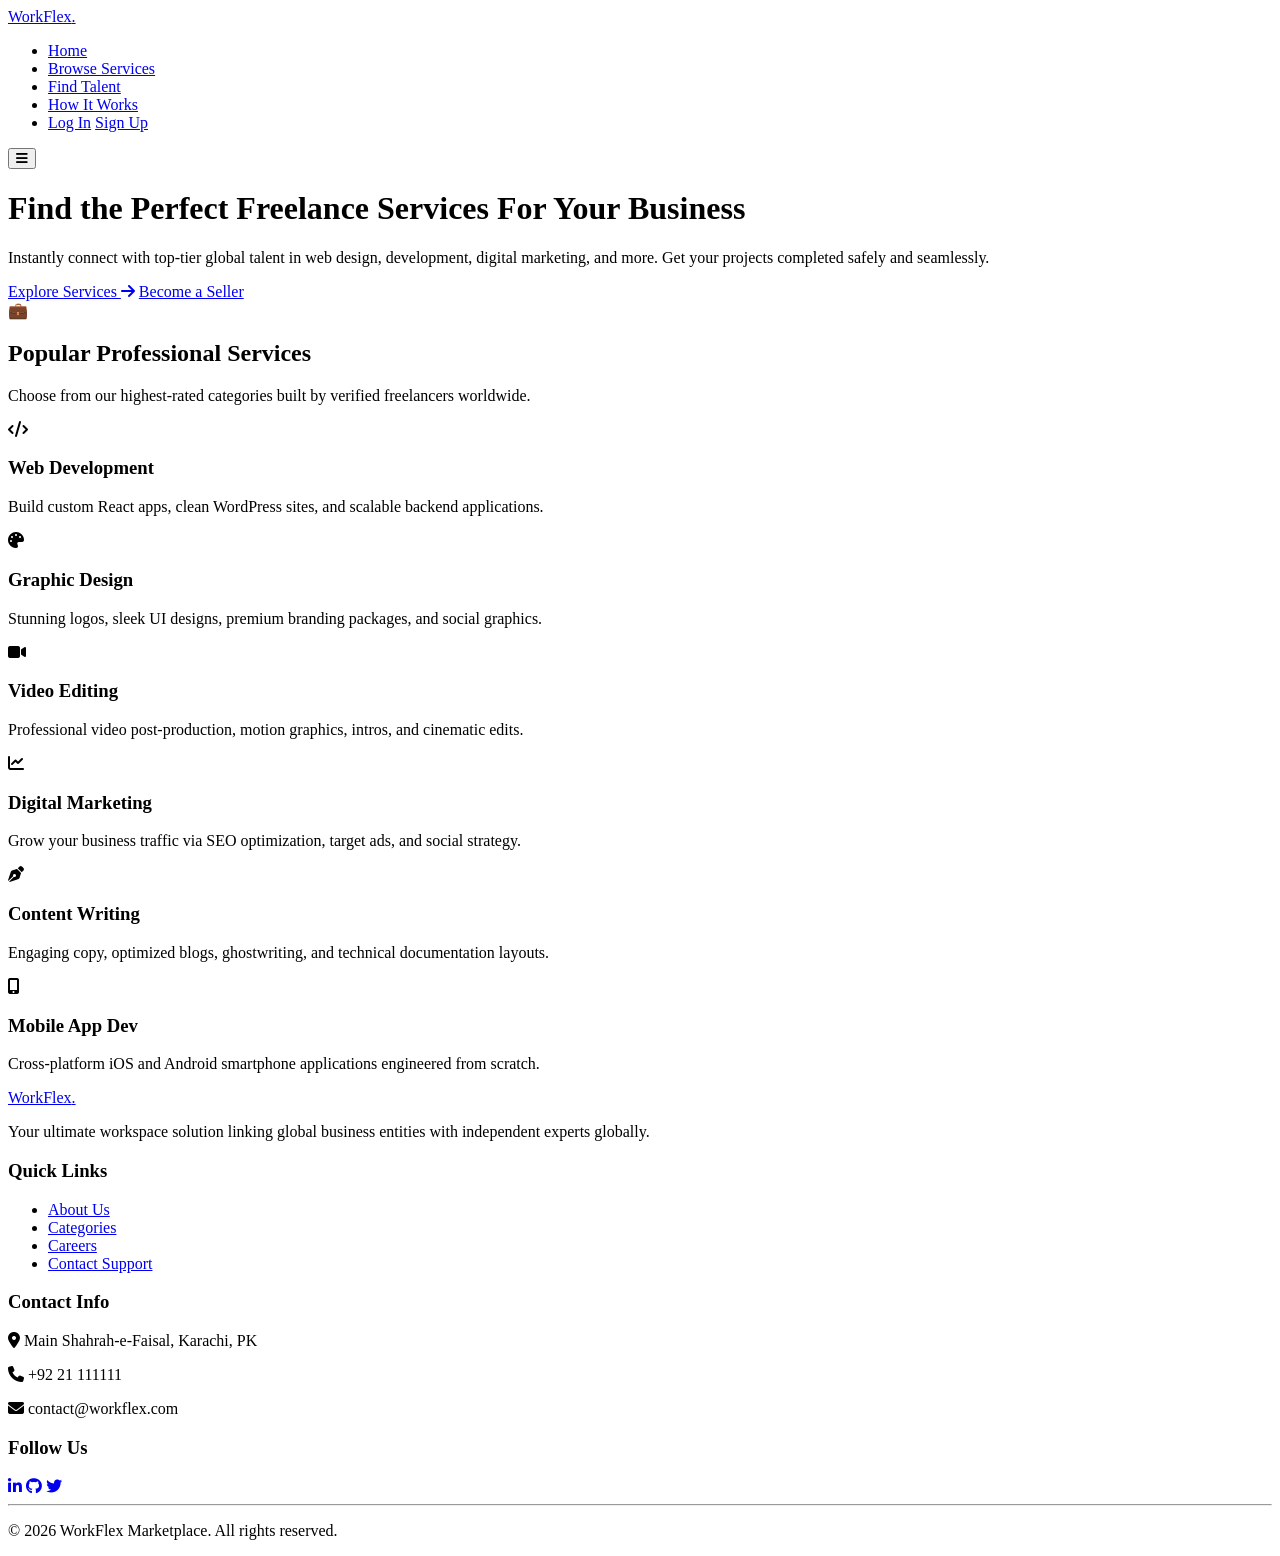
==== index.html @ 68a874a1 "Day 1 complete: Linked repository and deployed marketplace homepage layout" ====
<!DOCTYPE html>
<html lang="en">
<head>
    <meta charset="UTF-8">
    <meta name="viewport" content="width=device-width, initial-scale=1.0">
    <title>WorkFlex | Modern Freelance Marketplace</title>
    <!-- Google Fonts for a sleek, modern tech look -->
    <link rel="preconnect" href="https://fonts.googleapis.com">
    <link rel="preconnect" href="https://fonts.gstatic.com" crossorigin>
    <link href="https://fonts.googleapis.com/css2?family=Plus+Jakarta+Sans:wght@400;500;600;700;800&display=swap" rel="stylesheet">
    <!-- Font Awesome Icons -->
    <link rel="stylesheet" href="https://cdnjs.cloudflare.com/ajax/libs/font-awesome/6.4.0/css/all.min.css">
    <!-- Main Stylesheet -->
    <link rel="stylesheet" href="css/style.css">
</head>
<body>

    <!-- 1. Responsive Navigation Bar -->
    <nav class="navbar">
        <div class="nav-container">
            <a href="index.html" class="logo">Work<span>Flex</span>.</a>
            
            <!-- Desktop Navigation Links -->
            <ul class="nav-links" id="navLinks">
                <li><a href="index.html" class="active">Home</a></li>
                <li><a href="#services">Browse Services</a></li>
                <li><a href="#">Find Talent</a></li>
                <li><a href="#">How It Works</a></li>
                <li class="nav-buttons">
                    <a href="#" class="btn-login">Log In</a>
                    <a href="#" class="btn-signup">Sign Up</a>
                </li>
            </ul>

            <!-- Mobile Hamburger Menu Button -->
            <button class="hamburger" id="hamburgerBtn" aria-label="Toggle navigation">
                <i class="fa-solid fa-bars"></i>
            </button>
        </div>
    </nav>

    <!-- 2. Hero Section -->
    <header class="hero">
        <div class="hero-container">
            <div class="hero-content">
                <h1>Find the Perfect <span class="text-gradient">Freelance</span> Services For Your Business</h1>
                <p>Instantly connect with top-tier global talent in web design, development, digital marketing, and more. Get your projects completed safely and seamlessly.</p>
                <div class="hero-actions">
                    <a href="#services" class="btn-cta">Explore Services <i class="fa-solid fa-arrow-right"></i></a>
                    <a href="#" class="btn-secondary">Become a Seller</a>
                </div>
            </div>
            <div class="hero-image-pane">
                <!-- Using a high-quality tech placeholder emoji icon setup for instant cross-device rendering -->
                <div class="hero-illustration">💼</div>
            </div>
        </div>
    </header>

    <!-- 3. Featured Services Section -->
    <section class="services-section" id="services">
        <div class="section-container">
            <div class="section-header">
                <h2>Popular Professional Services</h2>
                <p>Choose from our highest-rated categories built by verified freelancers worldwide.</p>
            </div>
            
            <div class="services-grid">
                <!-- Category 1 -->
                <div class="service-card">
                    <div class="card-icon"><i class="fa-solid fa-code"></i></div>
                    <h3>Web Development</h3>
                    <p>Build custom React apps, clean WordPress sites, and scalable backend applications.</p>
                </div>
                <!-- Category 2 -->
                <div class="service-card">
                    <div class="card-icon"><i class="fa-solid fa-palette"></i></div>
                    <h3>Graphic Design</h3>
                    <p>Stunning logos, sleek UI designs, premium branding packages, and social graphics.</p>
                </div>
                <!-- Category 3 -->
                <div class="service-card">
                    <div class="card-icon"><i class="fa-solid fa-video"></i></div>
                    <h3>Video Editing</h3>
                    <p>Professional video post-production, motion graphics, intros, and cinematic edits.</p>
                </div>
                <!-- Category 4 -->
                <div class="service-card">
                    <div class="card-icon"><i class="fa-solid fa-chart-line"></i></div>
                    <h3>Digital Marketing</h3>
                    <p>Grow your business traffic via SEO optimization, target ads, and social strategy.</p>
                </div>
                <!-- Category 5 -->
                <div class="service-card">
                    <div class="card-icon"><i class="fa-solid fa-pen-nib"></i></div>
                    <h3>Content Writing</h3>
                    <p>Engaging copy, optimized blogs, ghostwriting, and technical documentation layouts.</p>
                </div>
                <!-- Category 6 -->
                <div class="service-card">
                    <div class="card-icon"><i class="fa-solid fa-mobile-screen-button"></i></div>
                    <h3>Mobile App Dev</h3>
                    <p>Cross-platform iOS and Android smartphone applications engineered from scratch.</p>
                </div>
            </div>
        </div>
    </section>

    <!-- 4. Footer Section -->
    <footer class="main-footer">
        <div class="footer-container">
            <div class="footer-row">
                <div class="footer-col brand-col">
                    <a href="index.html" class="logo">Work<span>Flex</span>.</a>
                    <p>Your ultimate workspace solution linking global business entities with independent experts globally.</p>
                </div>
                <div class="footer-col">
                    <h3>Quick Links</h3>
                    <ul>
                        <li><a href="#">About Us</a></li>
                        <li><a href="#services">Categories</a></li>
                        <li><a href="#">Careers</a></li>
                        <li><a href="#">Contact Support</a></li>
                    </ul>
                </div>
                <div class="footer-col">
                    <h3>Contact Info</h3>
                    <p><i class="fa-solid fa-location-dot"></i> Main Shahrah-e-Faisal, Karachi, PK</p>
                    <p><i class="fa-solid fa-phone"></i> +92 21 111111</p>
                    <p><i class="fa-solid fa-envelope"></i> contact@workflex.com</p>
                </div>
                <div class="footer-col">
                    <h3>Follow Us</h3>
                    <div class="social-icons">
                        <a href="#"><i class="fa-brands fa-linkedin-in"></i></a>
                        <a href="#"><i class="fa-brands fa-github"></i></a>
                        <a href="#"><i class="fa-brands fa-twitter"></i></a>
                    </div>
                </div>
            </div>
            <hr class="footer-divider">
            <p class="copyright">&copy; 2026 WorkFlex Marketplace. All rights reserved.</p>
        </div>
    </footer>

    <!-- Mobile Menu Handler Script -->
    <script src="js/main.js"></script>
</body>
</html>
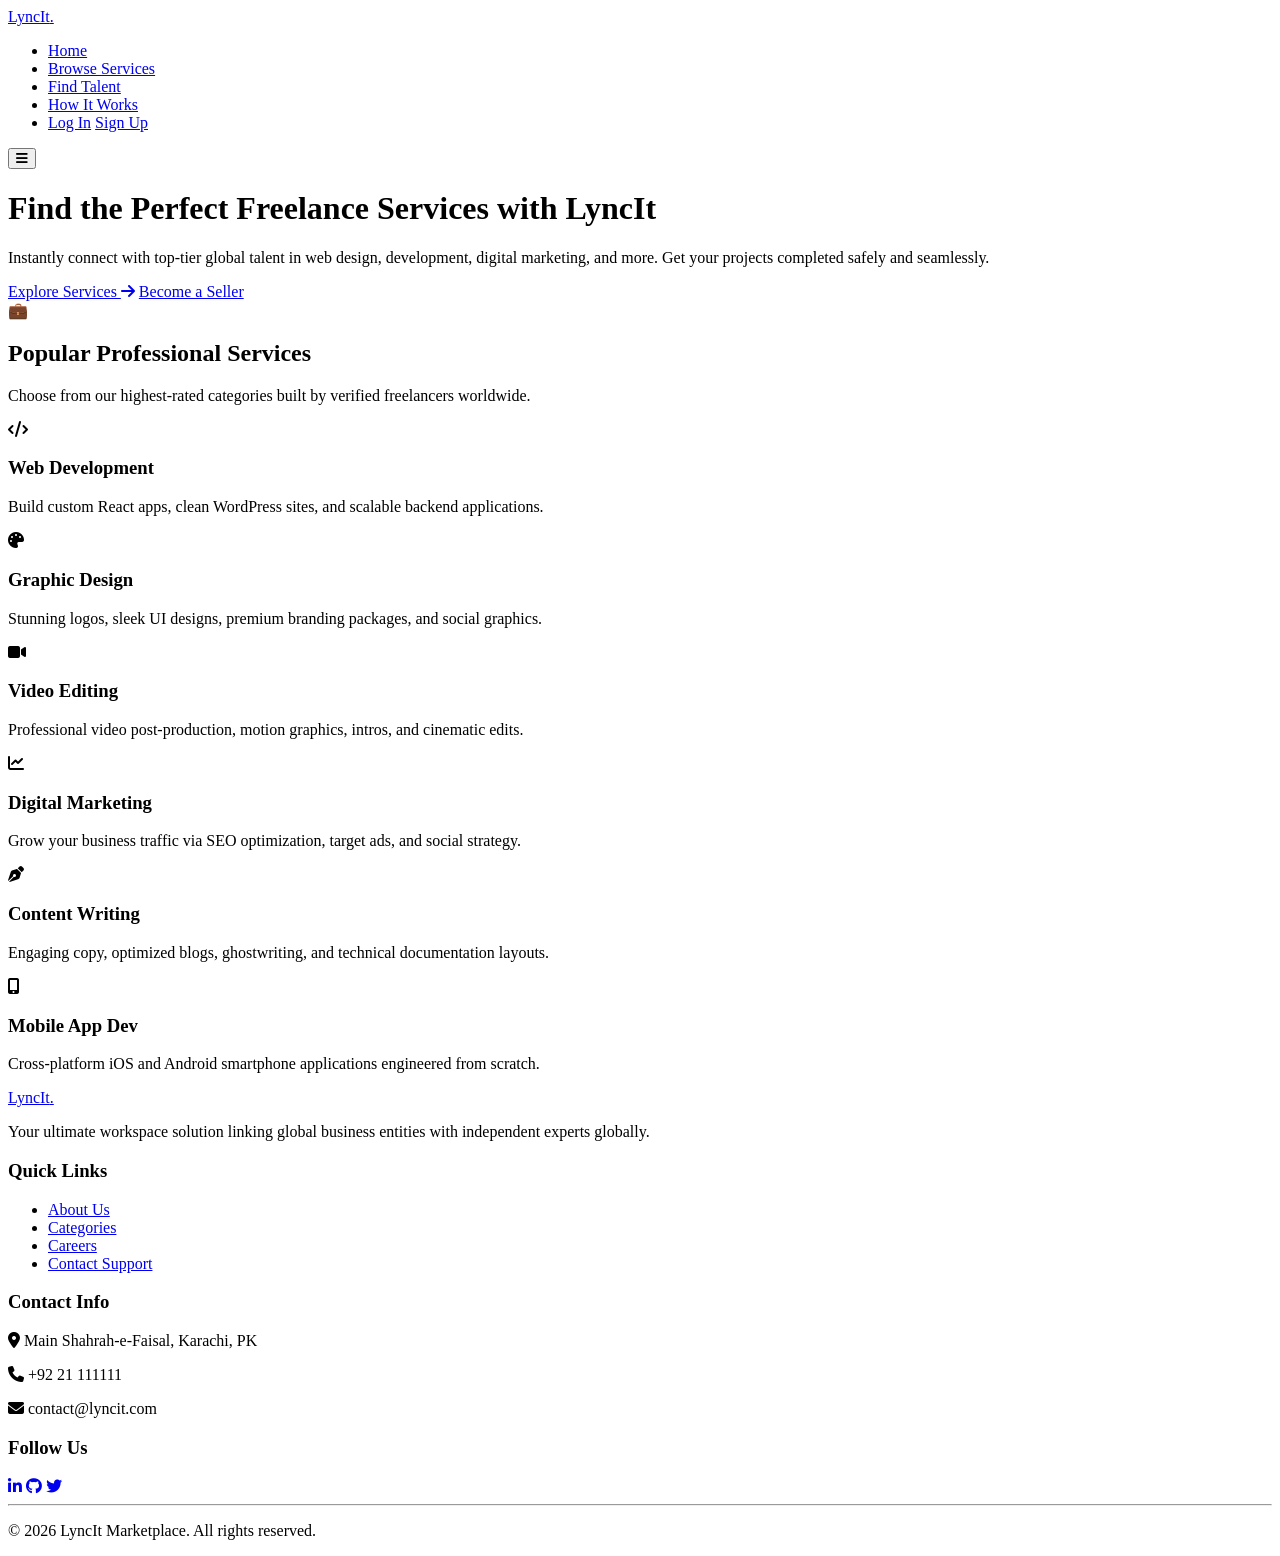
==== commit e30eedc7: "Updated brand identity across system to LyncIt" ====
--- a/index.html
+++ b/index.html
@@ -3,7 +3,7 @@
 <head>
     <meta charset="UTF-8">
     <meta name="viewport" content="width=device-width, initial-scale=1.0">
-    <title>WorkFlex | Modern Freelance Marketplace</title>
+    <title>LyncIt | Modern Freelance Marketplace</title>
     <!-- Google Fonts for a sleek, modern tech look -->
     <link rel="preconnect" href="https://fonts.googleapis.com">
     <link rel="preconnect" href="https://fonts.gstatic.com" crossorigin>
@@ -18,7 +18,7 @@
     <!-- 1. Responsive Navigation Bar -->
     <nav class="navbar">
         <div class="nav-container">
-            <a href="index.html" class="logo">Work<span>Flex</span>.</a>
+            <a href="index.html" class="logo">Lync<span>It</span>.</a>
             
             <!-- Desktop Navigation Links -->
             <ul class="nav-links" id="navLinks">
@@ -43,7 +43,7 @@
     <header class="hero">
         <div class="hero-container">
             <div class="hero-content">
-                <h1>Find the Perfect <span class="text-gradient">Freelance</span> Services For Your Business</h1>
+                <h1>Find the Perfect Freelance Services with <span class="text-gradient">LyncIt</span></h1>
                 <p>Instantly connect with top-tier global talent in web design, development, digital marketing, and more. Get your projects completed safely and seamlessly.</p>
                 <div class="hero-actions">
                     <a href="#services" class="btn-cta">Explore Services <i class="fa-solid fa-arrow-right"></i></a>
@@ -51,7 +51,6 @@
                 </div>
             </div>
             <div class="hero-image-pane">
-                <!-- Using a high-quality tech placeholder emoji icon setup for instant cross-device rendering -->
                 <div class="hero-illustration">💼</div>
             </div>
         </div>
@@ -111,7 +110,7 @@
         <div class="footer-container">
             <div class="footer-row">
                 <div class="footer-col brand-col">
-                    <a href="index.html" class="logo">Work<span>Flex</span>.</a>
+                    <a href="index.html" class="logo">Lync<span>It</span>.</a>
                     <p>Your ultimate workspace solution linking global business entities with independent experts globally.</p>
                 </div>
                 <div class="footer-col">
@@ -127,7 +126,7 @@
                     <h3>Contact Info</h3>
                     <p><i class="fa-solid fa-location-dot"></i> Main Shahrah-e-Faisal, Karachi, PK</p>
                     <p><i class="fa-solid fa-phone"></i> +92 21 111111</p>
-                    <p><i class="fa-solid fa-envelope"></i> contact@workflex.com</p>
+                    <p><i class="fa-solid fa-envelope"></i> contact@lyncit.com</p>
                 </div>
                 <div class="footer-col">
                     <h3>Follow Us</h3>
@@ -139,7 +138,7 @@
                 </div>
             </div>
             <hr class="footer-divider">
-            <p class="copyright">&copy; 2026 WorkFlex Marketplace. All rights reserved.</p>
+            <p class="copyright">&copy; 2026 LyncIt Marketplace. All rights reserved.</p>
         </div>
     </footer>
 
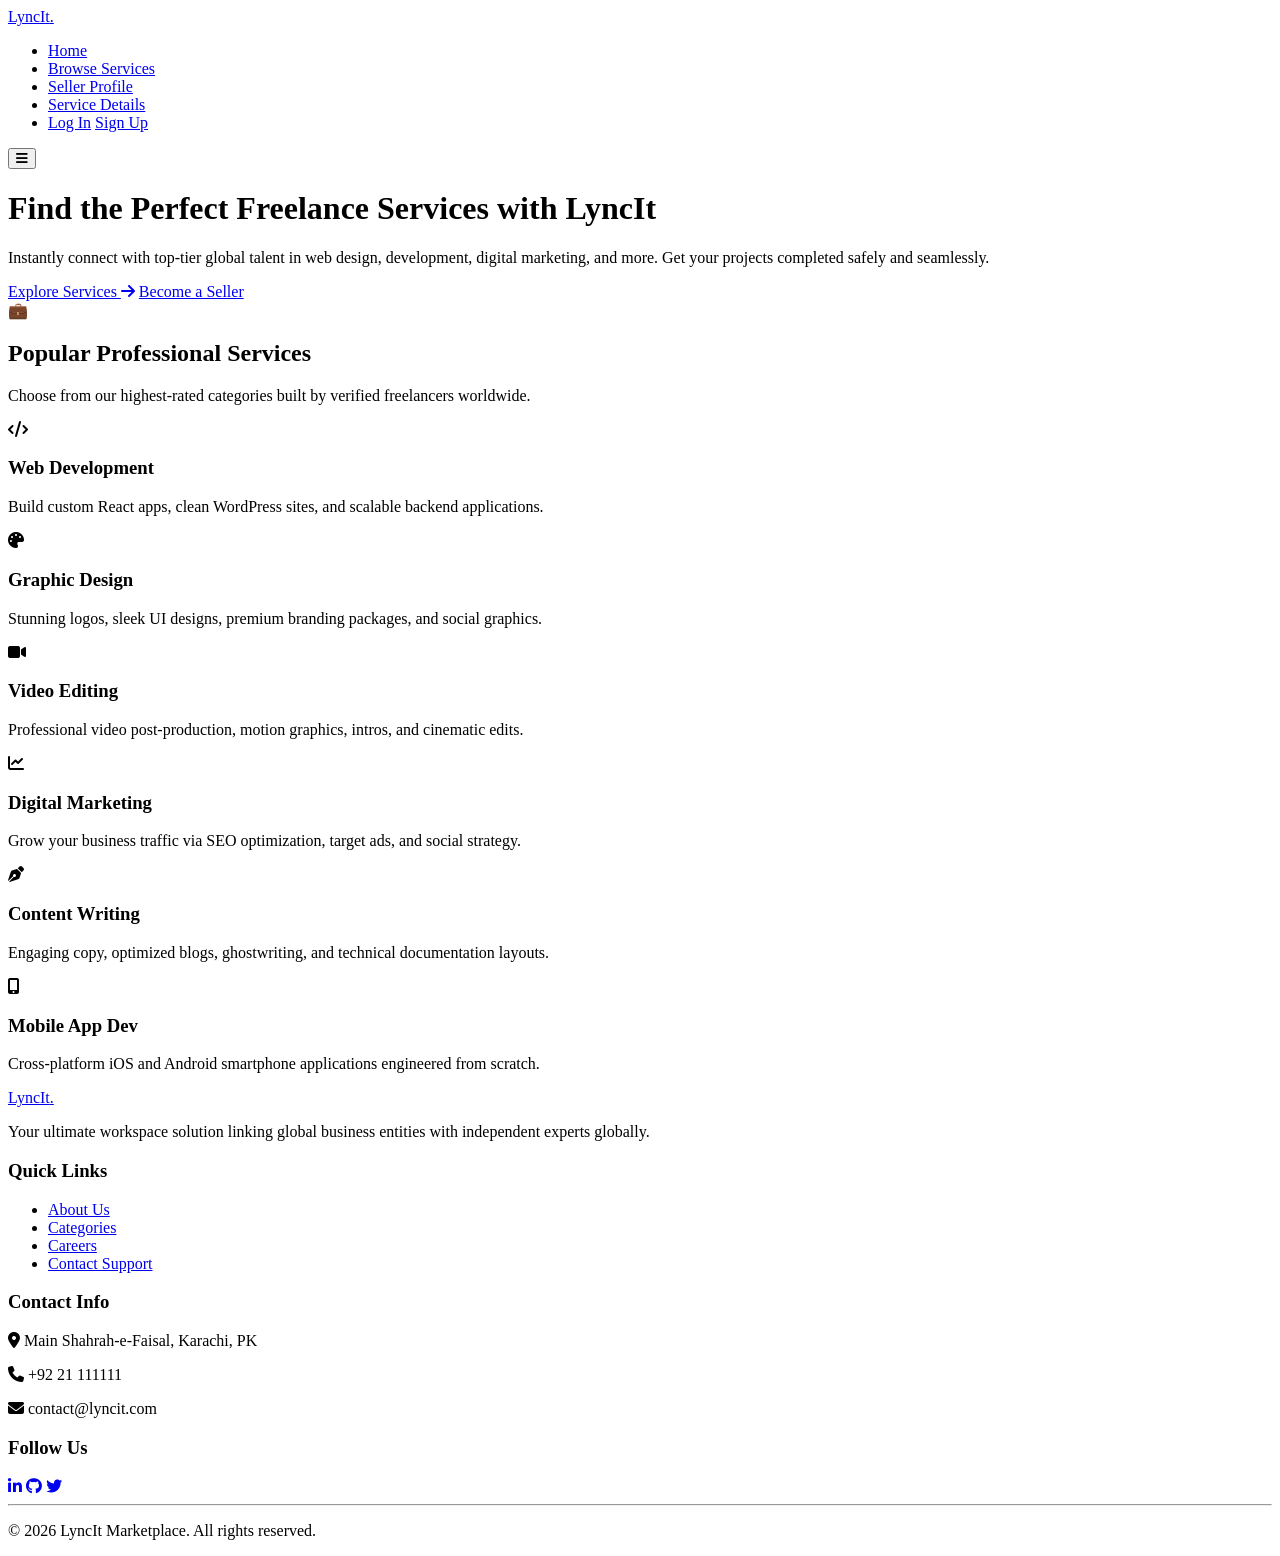
==== commit 22c5c0a9: "Day 3 complete: Created interconnected Seller Profile and Service Details pages with uniform dark mo" ====
--- a/index.html
+++ b/index.html
@@ -15,7 +15,7 @@
 </head>
 <body>
 
-    <!-- 1. Responsive Navigation Bar -->
+    <!-- Navigation Bar -->
     <nav class="navbar">
         <div class="nav-container">
             <a href="index.html" class="logo">Lync<span>It</span>.</a>
@@ -23,14 +23,17 @@
             <!-- Desktop Navigation Links -->
             <ul class="nav-links" id="navLinks">
                 <li><a href="index.html" class="active">Home</a></li>
-                <li><a href="#services">Browse Services</a></li>
-                <li><a href="#">Find Talent</a></li>
-                <li><a href="#">How It Works</a></li>
+                <li><a href="services.html">Browse Services</a></li>
+                <li><a href="profile.html">Seller Profile</a></li>
+                <li><a href="details.html">Service Details</a></li>
                 <li class="nav-buttons">
                     <a href="#" class="btn-login">Log In</a>
                     <a href="#" class="btn-signup">Sign Up</a>
                 </li>
             </ul>
+        </div>
+    </nav>
+    
 
             <!-- Mobile Hamburger Menu Button -->
             <button class="hamburger" id="hamburgerBtn" aria-label="Toggle navigation">
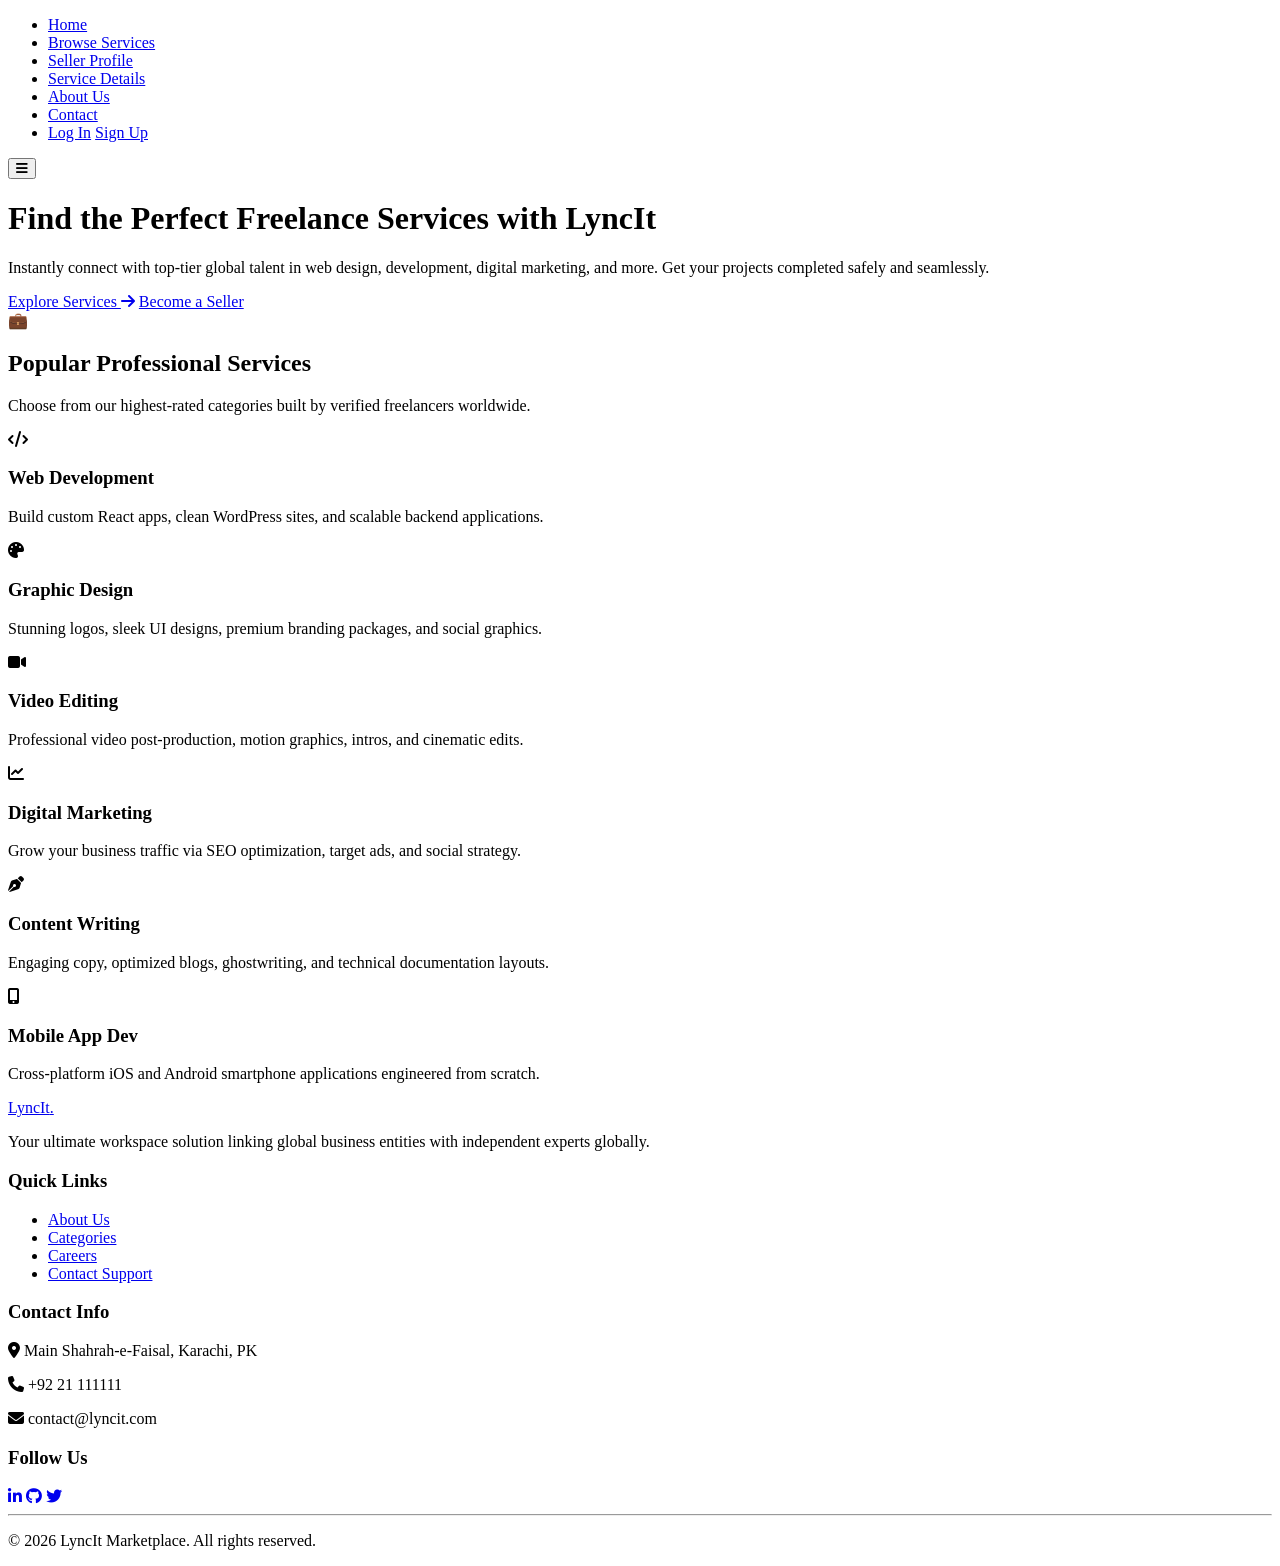
==== commit 3f8e4e8b: "Day 4 complete: Connected operational About Us and Contact templates with responsive layout hotfixes" ====
--- a/index.html
+++ b/index.html
@@ -15,24 +15,18 @@
 </head>
 <body>
 
-    <!-- Navigation Bar -->
-    <nav class="navbar">
-        <div class="nav-container">
-            <a href="index.html" class="logo">Lync<span>It</span>.</a>
-            
-            <!-- Desktop Navigation Links -->
-            <ul class="nav-links" id="navLinks">
-                <li><a href="index.html" class="active">Home</a></li>
-                <li><a href="services.html">Browse Services</a></li>
-                <li><a href="profile.html">Seller Profile</a></li>
-                <li><a href="details.html">Service Details</a></li>
-                <li class="nav-buttons">
-                    <a href="#" class="btn-login">Log In</a>
-                    <a href="#" class="btn-signup">Sign Up</a>
-                </li>
-            </ul>
-        </div>
-    </nav>
+    <ul class="nav-links" id="navLinks">
+    <li><a href="index.html">Home</a></li>
+    <li><a href="services.html">Browse Services</a></li>
+    <li><a href="profile.html">Seller Profile</a></li>
+    <li><a href="details.html">Service Details</a></li>
+    <li><a href="about.html">About Us</a></li>
+    <li><a href="contact.html">Contact</a></li>
+    <li class="nav-buttons">
+        <a href="#" class="btn-login">Log In</a>
+        <a href="#" class="btn-signup">Sign Up</a>
+    </li>
+</ul>
     
 
             <!-- Mobile Hamburger Menu Button -->
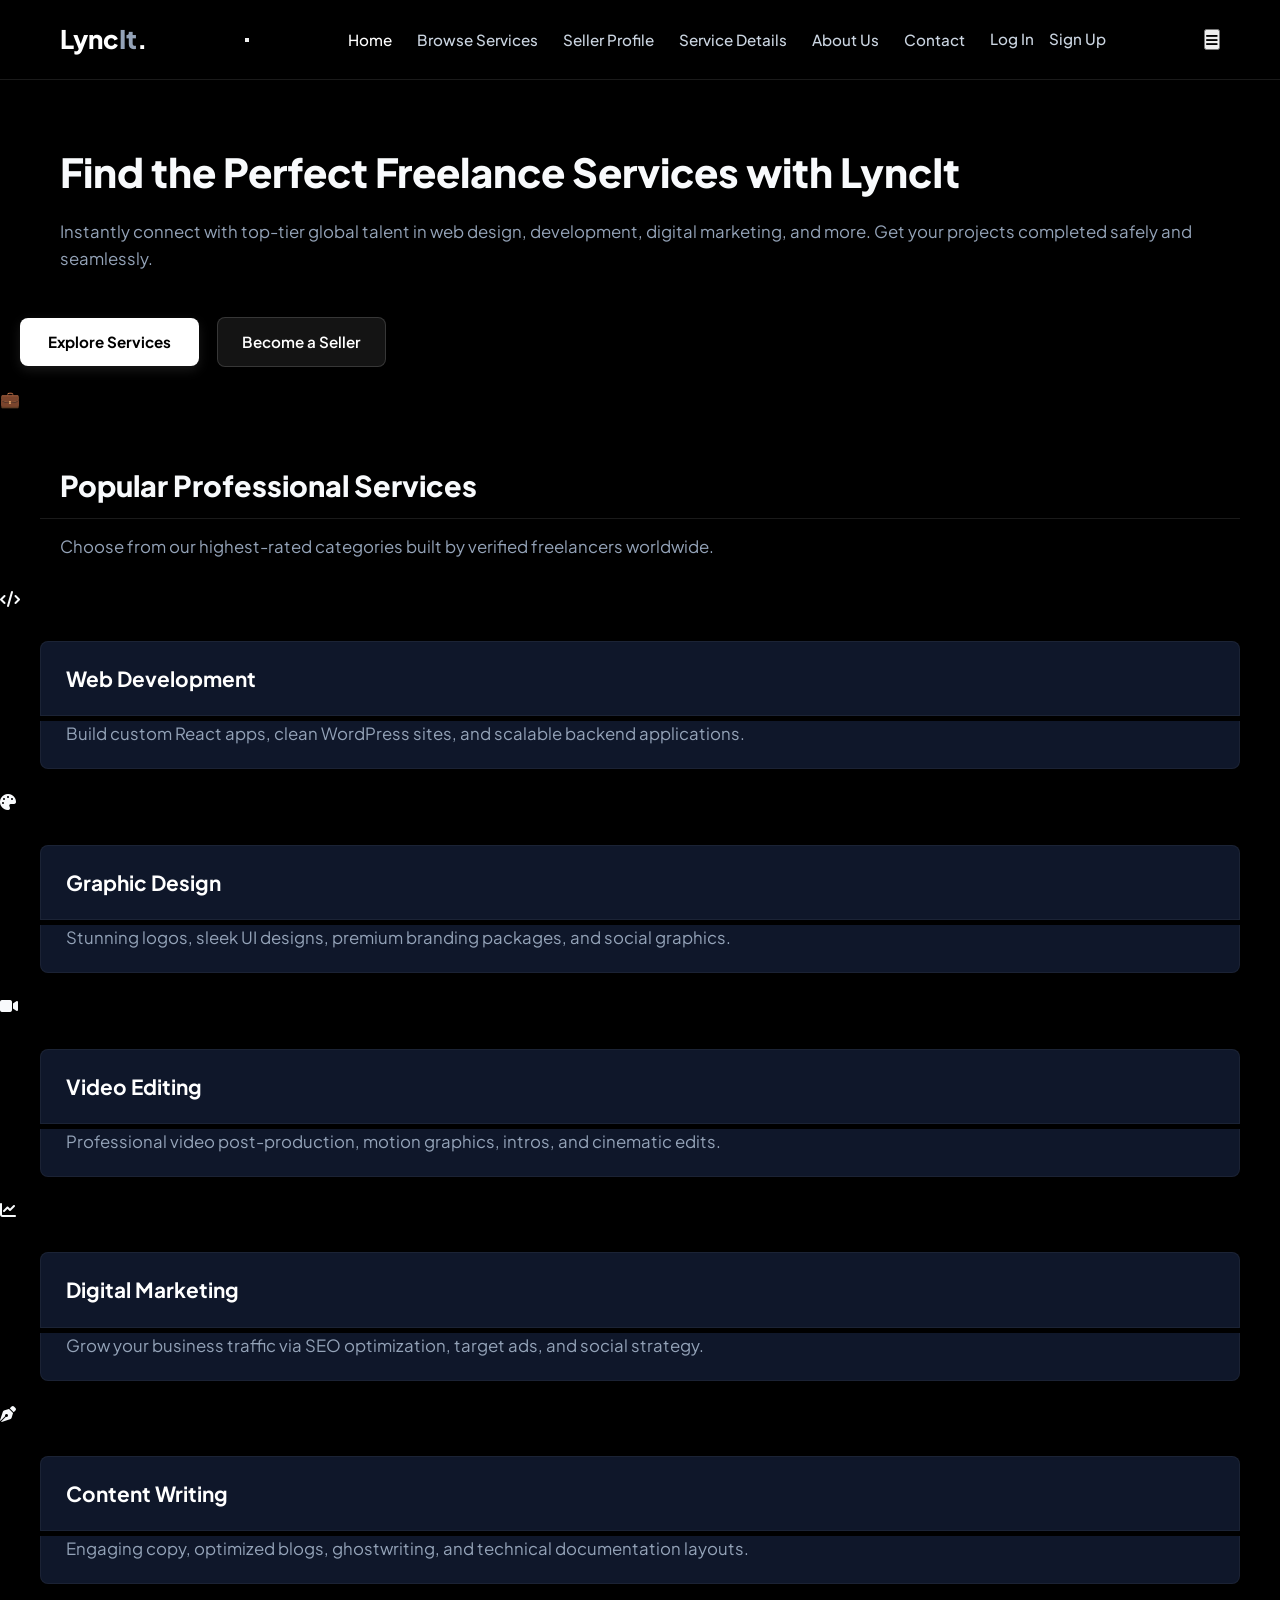
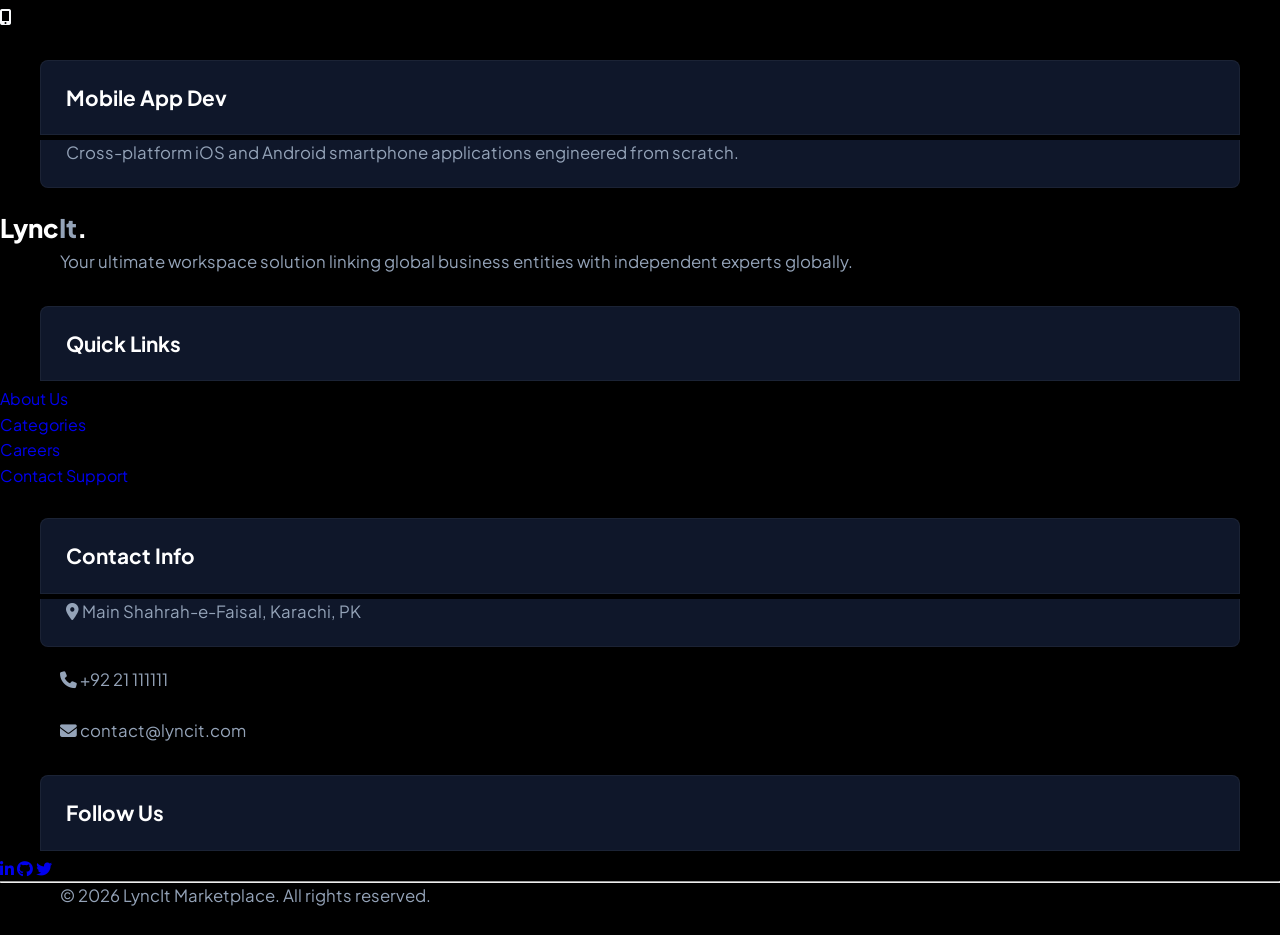
==== commit 2333412f: "Final submission build for LyncIt marketplace" ====
--- a/index.html
+++ b/index.html
@@ -10,19 +10,145 @@
     <link href="https://fonts.googleapis.com/css2?family=Plus+Jakarta+Sans:wght@400;500;600;700;800&display=swap" rel="stylesheet">
     <!-- Font Awesome Icons -->
     <link rel="stylesheet" href="https://cdnjs.cloudflare.com/ajax/libs/font-awesome/6.4.0/css/all.min.css">
-    <!-- Main Stylesheet -->
-    <link rel="stylesheet" href="css/style.css">
-</head>
+    
+    <style>
+        /* Global Reset & Theme Base */
+        * { 
+            margin: 0; 
+            padding: 0; 
+            box-sizing: border-box; 
+            font-family: 'Plus Jakarta Sans', sans-serif; 
+        }
+        body { 
+            background: #000000 !important; 
+            color: #f8fafc !important; 
+            line-height: 1.6; 
+        }
+        a { text-decoration: none; }
+
+        /* Premium Header Navigation Layout */
+        .navbar { 
+            background: #000000 !important; 
+            border-bottom: 1px solid rgba(255, 255, 255, 0.1) !important; 
+            height: 80px !important; 
+            display: flex !important; 
+            align-items: center !important; 
+            position: sticky !important; 
+            top: 0 !important; 
+            z-index: 1000 !important; 
+        }
+        .nav-container { 
+            width: 100% !important; 
+            max-width: 1200px !important; 
+            margin: 0 auto !important; 
+            padding: 0 20px !important; 
+            display: flex !important; 
+            justify-content: space-between !important; 
+            align-items: center !important; 
+        }
+        .logo { font-size: 1.6rem !important; font-weight: 800 !important; color: #ffffff !important; }
+        .logo span { color: #94a3b8 !important; }
+        
+        /* Desktop Navigation Items Alignment */
+        .nav-links { display: flex !important; align-items: center !important; gap: 25px !important; list-style: none !important; }
+        .nav-links a { 
+            color: #cbd5e1 !important; 
+            font-weight: 500 !important; 
+            font-size: 0.95rem !important; 
+            background: none !important;
+            border: none !important;
+            padding: 0 !important;
+            box-shadow: none !important;
+        }
+        .nav-links a:hover, .nav-links a.active { color: #ffffff !important; }
+        
+        .nav-buttons { display: flex !important; align-items: center !important; gap: 15px !important; }
+        .btn-login { color: #ffffff !important; }
+        .btn-signup { padding: 10px 20px !important; background: #ffffff !important; color: #000000 !important; border-radius: 8px !important; font-weight: 600 !important; }
+
+        /* Hero Link Buttons - Direct Specific Targets */
+        .hero-btn-primary {
+            display: inline-block !important;
+            margin: 20px 0 20px 20px !important;
+            padding: 12px 28px !important;
+            background: #ffffff !important;
+            color: #000000 !important;
+            border-radius: 8px !important;
+            font-weight: 700 !important;
+            font-size: 0.95rem !important;
+            box-shadow: 0 4px 12px rgba(255, 255, 255, 0.1) !important;
+        }
+        .hero-btn-secondary {
+            display: inline-block !important;
+            margin-left: 15px !important;
+            padding: 12px 24px !important;
+            background: rgba(255, 255, 255, 0.08) !important;
+            color: #ffffff !important;
+            border: 1px solid rgba(255, 255, 255, 0.15) !important;
+            border-radius: 8px !important;
+            font-weight: 600 !important;
+            font-size: 0.95rem !important;
+        }
+
+        /* Main Content Headings & Paragraph Layout */
+        h1, h2 {
+            max-width: 1200px;
+            margin: 40px auto 15px auto;
+            padding: 0 20px;
+            font-weight: 800;
+        }
+        h1 { font-size: 2.5rem; margin-top: 60px; }
+        h2 { font-size: 1.8rem; margin-top: 50px; border-bottom: 1px solid rgba(255,255,255,0.1); padding-bottom: 10px; }
+        p { max-width: 1200px; margin: 0 auto 25px auto; padding: 0 20px; color: #94a3b8; font-size: 1.05rem; }
+
+        /* Service Cards Grid Container Style */
+        h3 {
+            max-width: 1200px;
+            margin: 30px auto 5px auto;
+            padding: 20px 25px;
+            background: #0f172a;
+            border: 1px solid rgba(255, 255, 255, 0.05);
+            border-radius: 8px 8px 0 0;
+            font-size: 1.3rem;
+            color: #ffffff;
+        }
+        h3 + p {
+            max-width: 1200px;
+            margin: 0 auto 20px auto;
+            padding: 0 25px 20px 25px;
+            background: #0f172a;
+            border-left: 1px solid rgba(255, 255, 255, 0.05);
+            border-right: 1px solid rgba(255, 255, 255, 0.05);
+            border-bottom: 1px solid rgba(255, 255, 255, 0.05);
+            border-radius: 0 0 8px 8px;
+            color: #94a3b8;
+        }
+    </style>
+<head>   
 <body>
 
-    <ul class="nav-links" id="navLinks">
-    <li><a href="index.html">Home</a></li>
-    <li><a href="services.html">Browse Services</a></li>
-    <li><a href="profile.html">Seller Profile</a></li>
-    <li><a href="details.html">Service Details</a></li>
-    <li><a href="about.html">About Us</a></li>
-    <li><a href="contact.html">Contact</a></li>
-    <li class="nav-buttons">
+    <!-- Unified Interactive Navbar with Hamburger Toggle -->
+    <nav class="navbar">
+        <div class="nav-container">
+            <!-- Professional Logo Brand -->
+            <a href="index.html" class="logo">Lync<span>It</span>.</a>
+            
+            <!-- The Hamburger Menu Button for Day 5 Responsive Actions -->
+            <button class="hamburger" id="hamburgerMenu" aria-label="Toggle Menu">
+                <div class="bar"></div>
+                <div class="bar"></div>
+                <div class="bar"></div>
+            </button>
+
+            <!-- Your Navigation Links with Home marked active -->
+            <ul class="nav-links" id="navLinks">
+                <li><a href="index.html" class="active">Home</a></li>
+                <li><a href="services.html">Browse Services</a></li>
+                <li><a href="profile.html">Seller Profile</a></li>
+                <li><a href="details.html">Service Details</a></li>
+                <li><a href="about.html">About Us</a></li>
+                <li><a href="contact.html">Contact</a></li>
+                <li class="nav-buttons">
         <a href="#" class="btn-login">Log In</a>
         <a href="#" class="btn-signup">Sign Up</a>
     </li>
@@ -43,8 +169,8 @@
                 <h1>Find the Perfect Freelance Services with <span class="text-gradient">LyncIt</span></h1>
                 <p>Instantly connect with top-tier global talent in web design, development, digital marketing, and more. Get your projects completed safely and seamlessly.</p>
                 <div class="hero-actions">
-                    <a href="#services" class="btn-cta">Explore Services <i class="fa-solid fa-arrow-right"></i></a>
-                    <a href="#" class="btn-secondary">Become a Seller</a>
+                    <a href="services.html" class="hero-btn-primary">Explore Services</a>
+                    <a href="profile.html" class="hero-btn-secondary">Become a Seller</a>
                 </div>
             </div>
             <div class="hero-image-pane">
@@ -139,7 +265,12 @@
         </div>
     </footer>
 
-    <!-- Mobile Menu Handler Script -->
-    <script src="js/main.js"></script>
+    <!-- Fallback Responsive Mobile Menu Script -->
+    <script>
+        document.getElementById('hamburgerMenu').addEventListener('click', function() {
+            document.getElementById('navLinks').classList.toggle('mobile-active');
+            this.classList.toggle('toggle-bars');
+        });
+    </script>
 </body>
 </html>
